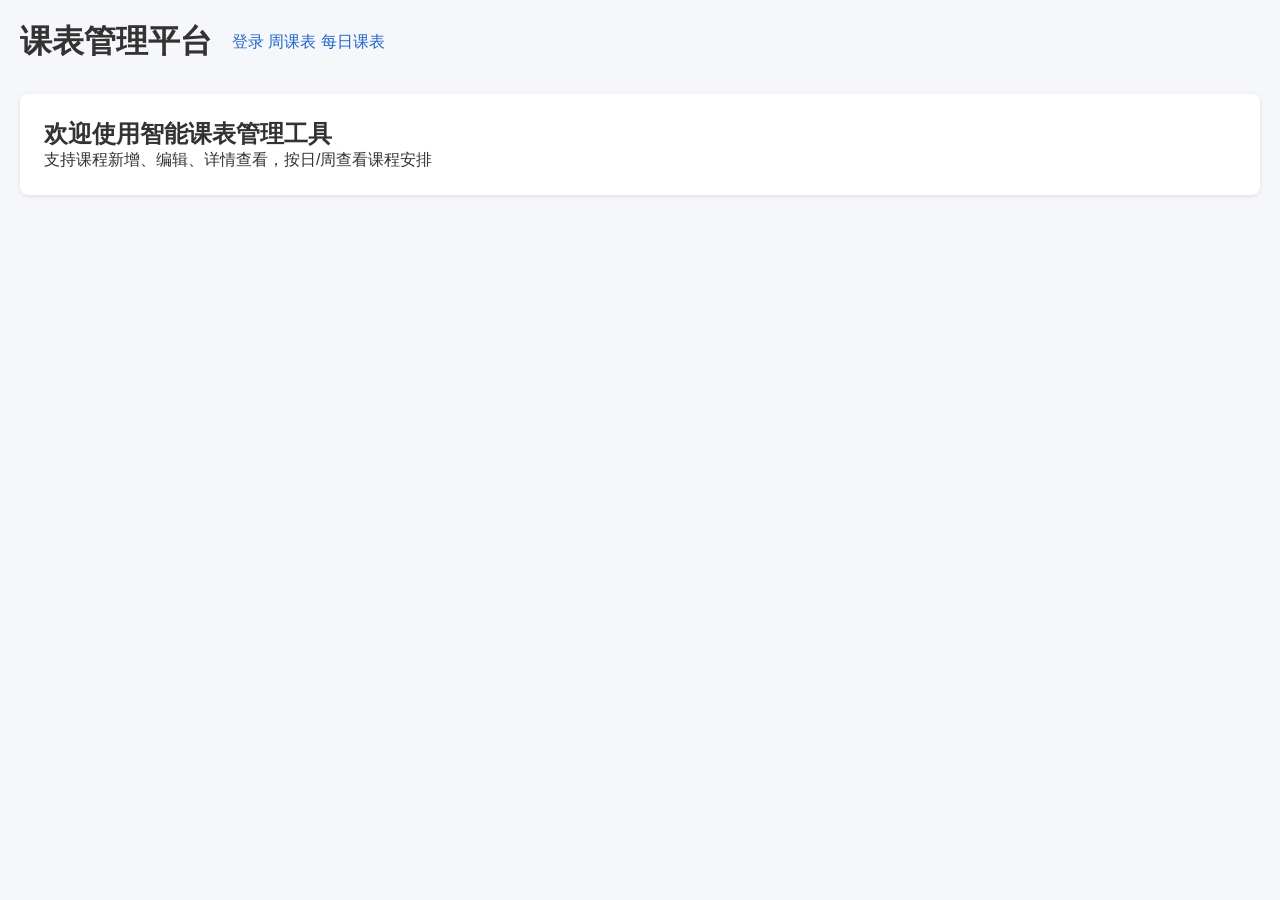
==== index.html @ c7eb1da2 "feat: 所有页面、样式、脚本、文档完整落地" ====
<!DOCTYPE html>
<html lang="zh-CN">
<head>
    <meta charset="UTF-8">
    <meta name="viewport" content="width=device-width, initial-scale=1.0">
    <title>课表管理系统-首页</title>
    <link rel="stylesheet" href="./css/common.css">
    <link rel="stylesheet" href="./css/design-token.css">
</head>
<body>
    <header class="page-header">
        <h1>课表管理平台</h1>
        <nav>
            <a href="login.html">登录</a>
            <a href="week-table.html">周课表</a>
            <a href="day-table.html">每日课表</a>
        </nav>
    </header>
    <main class="content-box">
        <h2>欢迎使用智能课表管理工具</h2>
        <p>支持课程新增、编辑、详情查看，按日/周查看课程安排</p>
    </main>
    <script src="./js/theme.js"></script>
</body>
</html>
---- css/common.css ----
*{
    margin: 0;
    padding: 0;
    box-sizing: border-box;
    font-family: "Microsoft Yahei",sans-serif;
}
body{
    padding: 20px;
    background: #f5f7fa;
}
.page-header{
    display: flex;
    align-items: center;
    gap: 20px;
    margin-bottom: 30px;
}
a{
    color: #2266cc;
    text-decoration: none;
}
.content-box{
    background: #fff;
    padding: 24px;
    border-radius: 8px;
    box-shadow: 0 1px 4px #ddd;
}
.form-item{
    margin:15px 0;
}
input{
    padding: 6px 10px;
    width: 260px;
    border: 1px solid #ccc;
    border-radius: 4px;
}
.submit-btn{
    padding: 8px 20px;
    background:#2266cc;
    color:#fff;
    border:none;
    border-radius:4px;
    cursor:pointer;
}
table{
    background:#fff;
}
---- css/design-token.css ----
:root{
    --main-color:#2266cc;
    --bg-gray:#f5f7fa;
    --white:#ffffff;
    --text-color:#333333;
    --border-color:#dddddd;
}
body{
    background: var(--bg-gray);
    color: var(--text-color);
}
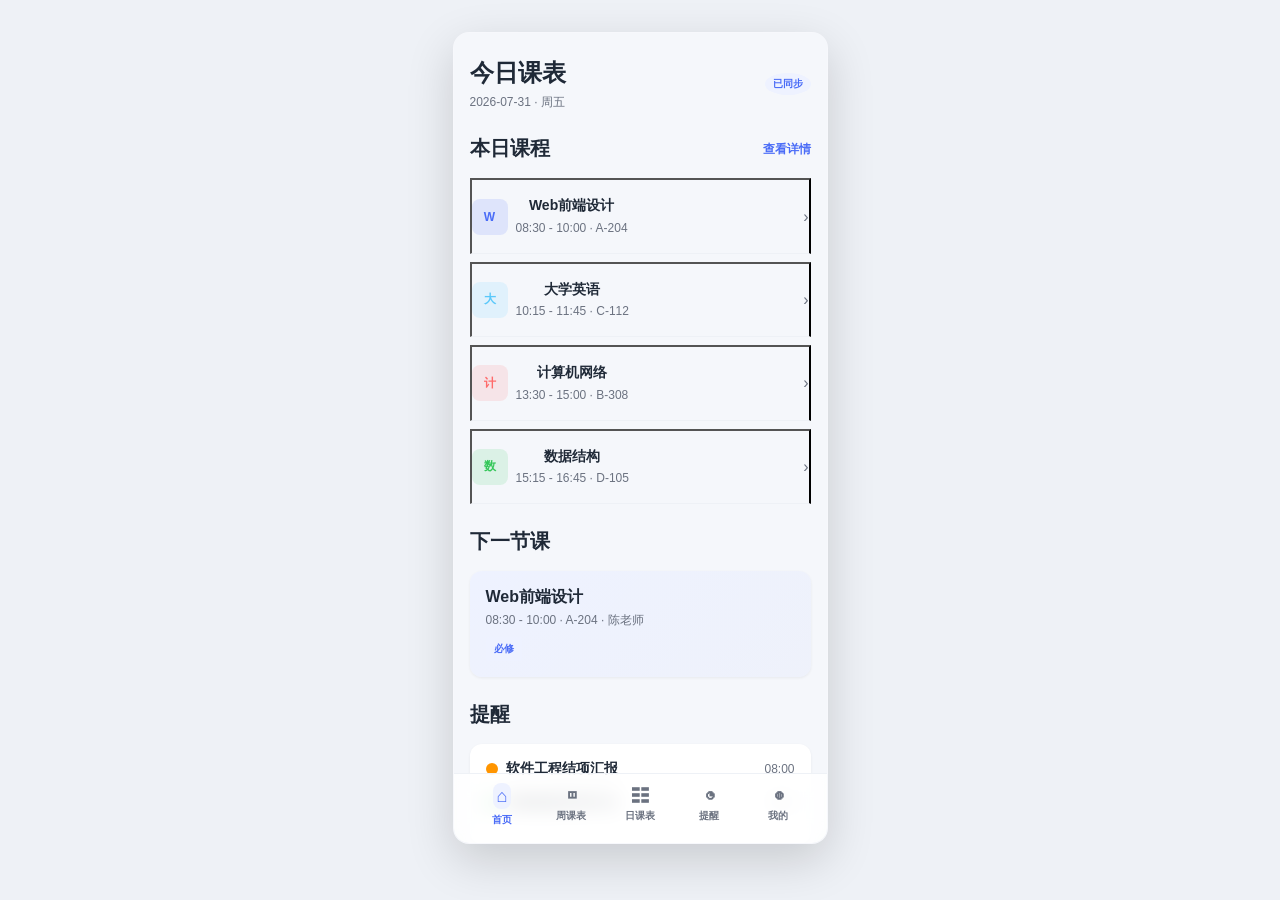
==== commit a678469c: "Add files via upload" ====
--- a/index.html
+++ b/index.html
@@ -1,25 +1,1687 @@
-<!DOCTYPE html>
-<html lang="zh-CN">
-<head>
-    <meta charset="UTF-8">
-    <meta name="viewport" content="width=device-width, initial-scale=1.0">
-    <title>课表管理系统-首页</title>
-    <link rel="stylesheet" href="./css/common.css">
-    <link rel="stylesheet" href="./css/design-token.css">
-</head>
-<body>
-    <header class="page-header">
-        <h1>课表管理平台</h1>
-        <nav>
-            <a href="login.html">登录</a>
-            <a href="week-table.html">周课表</a>
-            <a href="day-table.html">每日课表</a>
-        </nav>
-    </header>
-    <main class="content-box">
-        <h2>欢迎使用智能课表管理工具</h2>
-        <p>支持课程新增、编辑、详情查看，按日/周查看课程安排</p>
-    </main>
-    <script src="./js/theme.js"></script>
-</body>
-</html>+<!DOCTYPE html>
+<html lang="zh-CN">
+  <head>
+    <meta charset="UTF-8" />
+    <meta name="viewport" content="width=device-width, initial-scale=1.0, viewport-fit=cover" />
+    <title>课表管理</title>
+    <style>
+      :root {
+        --primary-color: #4A6CF7;
+        --primary-hover: #5F7FF8;
+        --primary-active: #3A5CD6;
+        --primary-bg: #EEF2FF;
+        --secondary-color: #FF6B6B;
+        --secondary-bg: #FFF0F0;
+        --success: #34C759;
+        --warning: #FF9500;
+        --error: #FF3B30;
+        --info: #5AC8FA;
+
+        --gray-100: #FFFFFF;
+        --gray-200: #F5F7FB;
+        --gray-300: #EEF1F6;
+        --gray-400: #D9DFEB;
+        --gray-500: #A8B2C4;
+        --gray-600: #6B7280;
+        --gray-700: #1F2937;
+
+        --font-family: -apple-system, BlinkMacSystemFont, "PingFang SC", "Helvetica Neue", Arial, sans-serif;
+        --h1-size: 24px;
+        --h2-size: 20px;
+        --h3-size: 18px;
+        --h4-size: 16px;
+        --text-size: 14px;
+        --sub-size: 12px;
+        --tiny-size: 10px;
+        --line-height-title: 1.35;
+        --line-height-body: 1.5;
+
+        --space-xs: 4px;
+        --space-sm: 8px;
+        --space-md: 16px;
+        --space-lg: 24px;
+        --space-xl: 32px;
+        --space-2xl: 48px;
+
+        --radius-sm: 4px;
+        --radius-md: 8px;
+        --radius-lg: 12px;
+        --radius-xl: 16px;
+        --radius-full: 50%;
+
+        --shadow-0: none;
+        --shadow-1: 0 1px 3px rgba(0, 0, 0, 0.06);
+        --shadow-2: 0 4px 12px rgba(0, 0, 0, 0.08);
+        --shadow-3: 0 8px 24px rgba(0, 0, 0, 0.12);
+        --shadow-4: 0 16px 48px rgba(0, 0, 0, 0.16);
+
+        --touch-target: 44px;
+        --screen-width: 375px;
+        --screen-height: 812px;
+        --bg-color: var(--gray-200);
+        --panel-color: var(--gray-100);
+        --surface-color: var(--gray-200);
+        --text-color: var(--gray-700);
+        --muted-text: var(--gray-600);
+        --border-color: var(--gray-400);
+        --divider-color: var(--gray-300);
+        --card-padding: var(--space-md);
+        --input-height: 46px;
+        --tab-indicator: var(--primary-color);
+        --mask-bg: rgba(17, 24, 39, 0.45);
+      }
+
+      html.dark {
+        --gray-100: #1A1A1A;
+        --gray-200: #242424;
+        --gray-300: #2E2E2E;
+        --gray-400: #4A4A4A;
+        --gray-500: #8A8A8A;
+        --gray-600: #B0B0B0;
+        --gray-700: #E8E8E8;
+        --primary-bg: #1A2340;
+        --bg-color: var(--gray-200);
+        --panel-color: var(--gray-100);
+        --surface-color: var(--gray-200);
+        --text-color: var(--gray-700);
+        --muted-text: var(--gray-600);
+        --border-color: var(--gray-400);
+        --divider-color: var(--gray-300);
+        --shadow-1: 0 1px 3px rgba(255, 255, 255, 0.04);
+        --shadow-2: 0 4px 12px rgba(255, 255, 255, 0.06);
+        --shadow-3: 0 8px 24px rgba(255, 255, 255, 0.08);
+        --shadow-4: 0 16px 48px rgba(255, 255, 255, 0.10);
+        --mask-bg: rgba(0, 0, 0, 0.55);
+      }
+
+      * { box-sizing: border-box; }
+
+      html, body {
+        margin: 0;
+        min-height: 100%;
+        background: var(--gray-300);
+        font-family: var(--font-family);
+        color: var(--text-color);
+      }
+
+      body {
+        display: flex;
+        align-items: center;
+        justify-content: center;
+        padding: var(--space-xl);
+      }
+
+      button, input, select {
+        font: inherit;
+      }
+
+      .app-shell {
+        width: var(--screen-width);
+        height: var(--screen-height);
+        background: var(--bg-color);
+        border-radius: var(--radius-xl);
+        overflow: hidden;
+        position: relative;
+        box-shadow: var(--shadow-4);
+        border: 1px solid rgba(255,255,255,0.14);
+      }
+
+      .page {
+        display: none;
+        width: 100%;
+        height: 100%;
+        background: var(--bg-color);
+        overflow: auto;
+      }
+
+      .page.active {
+        display: block;
+      }
+
+      .page-inner {
+        padding: var(--space-lg) var(--space-md) calc(var(--space-2xl) + 72px);
+      }
+
+      .topbar {
+        display: flex;
+        align-items: center;
+        justify-content: space-between;
+        margin-bottom: var(--space-lg);
+      }
+
+      .brand {
+        display: flex;
+        align-items: center;
+        gap: var(--space-sm);
+      }
+
+      .brand-badge {
+        width: 32px;
+        height: 32px;
+        border-radius: var(--radius-md);
+        background: linear-gradient(135deg, var(--primary-color), var(--primary-hover));
+        display: flex;
+        align-items: center;
+        justify-content: center;
+        color: var(--gray-100);
+        font-size: var(--h4-size);
+        font-weight: 700;
+        box-shadow: var(--shadow-1);
+      }
+
+      .title {
+        margin: 0;
+        font-size: var(--h1-size);
+        line-height: var(--line-height-title);
+        font-weight: 700;
+      }
+
+      .subtitle {
+        margin: var(--space-xs) 0 0;
+        font-size: var(--sub-size);
+        line-height: var(--line-height-body);
+        color: var(--muted-text);
+      }
+
+      .status-chip {
+        display: inline-flex;
+        align-items: center;
+        gap: var(--space-xs);
+        padding: var(--space-xs) var(--space-sm);
+        border-radius: var(--radius-full);
+        background: var(--primary-bg);
+        color: var(--primary-color);
+        font-size: var(--tiny-size);
+        line-height: 1.4;
+        font-weight: 600;
+      }
+
+      .section {
+        margin-bottom: var(--space-lg);
+      }
+
+      .section-header {
+        display: flex;
+        align-items: center;
+        justify-content: space-between;
+        margin-bottom: var(--space-md);
+      }
+
+      .section-title {
+        margin: 0;
+        font-size: var(--h2-size);
+        line-height: var(--line-height-title);
+        font-weight: 600;
+      }
+
+      .section-link {
+        border: 0;
+        padding: 0;
+        background: transparent;
+        color: var(--primary-color);
+        font-size: var(--sub-size);
+        line-height: var(--line-height-body);
+        font-weight: 600;
+      }
+
+      .card {
+        background: var(--panel-color);
+        border-radius: var(--radius-lg);
+        box-shadow: var(--shadow-1);
+        padding: var(--card-padding);
+      }
+
+      .btn {
+        min-height: var(--touch-target);
+        border: 0;
+        border-radius: var(--radius-md);
+        padding: 0 var(--space-lg);
+        background: var(--primary-color);
+        color: var(--gray-100);
+        font-size: var(--text-size);
+        line-height: var(--line-height-body);
+        font-weight: 600;
+        transition: background-color 0.2s ease, box-shadow 0.2s ease, transform 0.2s ease;
+        cursor: pointer;
+      }
+
+      .btn:hover {
+        background: var(--primary-hover);
+      }
+
+      .btn:active {
+        background: var(--primary-active);
+      }
+
+      .btn:disabled {
+        opacity: 0.5;
+        cursor: not-allowed;
+      }
+
+      .btn-outline {
+        background: var(--primary-bg);
+        color: var(--primary-color);
+      }
+
+      .btn-danger {
+        background: var(--secondary-color);
+      }
+
+      .btn-light {
+        background: var(--gray-100);
+        color: var(--text-color);
+        border: 1px solid var(--border-color);
+      }
+
+      .input-wrap {
+        display: flex;
+        flex-direction: column;
+        gap: var(--space-xs);
+        margin-bottom: var(--space-md);
+      }
+
+      .label {
+        font-size: var(--sub-size);
+        color: var(--muted-text);
+        font-weight: 600;
+      }
+
+      .input,
+      .select,
+      .textarea {
+        width: 100%;
+        min-height: var(--input-height);
+        border: 1px solid var(--border-color);
+        background: var(--panel-color);
+        border-radius: var(--radius-md);
+        padding: 0 var(--space-md);
+        color: var(--text-color);
+        font-size: var(--text-size);
+        line-height: var(--line-height-body);
+        transition: border-color 0.2s ease, box-shadow 0.2s ease;
+      }
+
+      .textarea {
+        min-height: 90px;
+        padding: var(--space-md);
+        resize: vertical;
+      }
+
+      .input:focus,
+      .select:focus,
+      .textarea:focus {
+        outline: none;
+        border-color: var(--primary-color);
+        box-shadow: 0 0 0 3px rgba(74, 108, 247, 0.12);
+      }
+
+      .tag {
+        display: inline-flex;
+        align-items: center;
+        justify-content: center;
+        min-height: 24px;
+        padding: var(--space-xs) var(--space-sm);
+        border-radius: var(--radius-sm);
+        background: var(--primary-bg);
+        color: var(--primary-color);
+        font-size: var(--tiny-size);
+        font-weight: 600;
+        line-height: 1.4;
+      }
+
+      .tag.warning {
+        background: rgba(255, 149, 0, 0.12);
+        color: var(--warning);
+      }
+
+      .tag.success {
+        background: rgba(52, 199, 89, 0.12);
+        color: var(--success);
+      }
+
+      .tag.secondary {
+        background: var(--secondary-bg);
+        color: var(--secondary-color);
+      }
+
+      .list {
+        display: flex;
+        flex-direction: column;
+        gap: var(--space-sm);
+      }
+
+      .list-item {
+        display: flex;
+        align-items: center;
+        justify-content: space-between;
+        gap: var(--space-md);
+        width: 100%;
+        min-height: var(--touch-target);
+        padding: var(--space-md) 0;
+        border-bottom: 1px solid var(--divider-color);
+        background: transparent;
+        color: var(--text-color);
+      }
+
+      .list-item:last-child {
+        border-bottom: 0;
+      }
+
+      .list-main {
+        display: flex;
+        align-items: center;
+        gap: var(--space-sm);
+        min-width: 0;
+        flex: 1;
+      }
+
+      .list-icon {
+        width: 36px;
+        height: 36px;
+        border-radius: var(--radius-md);
+        display: flex;
+        align-items: center;
+        justify-content: center;
+        background: var(--primary-bg);
+        color: var(--primary-color);
+        font-size: var(--sub-size);
+        font-weight: 600;
+      }
+
+      .list-copy {
+        min-width: 0;
+      }
+
+      .list-copy strong,
+      .list-copy span {
+        display: block;
+      }
+
+      .list-copy strong {
+        font-size: var(--text-size);
+        line-height: 1.4;
+        font-weight: 600;
+      }
+
+      .list-copy span {
+        margin-top: var(--space-xs);
+        font-size: var(--sub-size);
+        color: var(--muted-text);
+        line-height: 1.4;
+      }
+
+      .list-arrow {
+        color: var(--muted-text);
+        font-size: var(--h4-size);
+      }
+
+      .schedule-card {
+        margin-top: var(--space-md);
+      }
+
+      .course-row {
+        display: flex;
+        align-items: center;
+        gap: var(--space-sm);
+        margin-bottom: var(--space-md);
+      }
+
+      .course-pill {
+        width: 12px;
+        height: 12px;
+        border-radius: var(--radius-full);
+        background: var(--primary-color);
+      }
+
+      .course-name {
+        flex: 1;
+        font-size: var(--text-size);
+        font-weight: 600;
+      }
+
+      .course-time,
+      .course-room {
+        font-size: var(--sub-size);
+        color: var(--muted-text);
+      }
+
+      .course-item {
+        display: flex;
+        align-items: center;
+        justify-content: space-between;
+        gap: var(--space-md);
+        padding: var(--space-md);
+        border-radius: var(--radius-lg);
+        background: var(--gray-100);
+        box-shadow: var(--shadow-1);
+      }
+
+      .course-item + .course-item {
+        margin-top: var(--space-sm);
+      }
+
+      .course-item .meta {
+        display: flex;
+        flex-direction: column;
+        gap: var(--space-xs);
+      }
+
+      .course-item .meta strong {
+        font-size: var(--h4-size);
+        line-height: 1.4;
+      }
+
+      .course-item .meta span {
+        color: var(--muted-text);
+        font-size: var(--sub-size);
+        line-height: 1.5;
+      }
+
+      .course-badge {
+        min-width: 74px;
+        padding: var(--space-xs) var(--space-sm);
+        border-radius: var(--radius-md);
+        text-align: center;
+        color: var(--gray-100);
+        font-size: var(--tiny-size);
+        font-weight: 700;
+      }
+
+      .next-class {
+        background: linear-gradient(135deg, var(--primary-bg), rgba(74, 108, 247, 0.04));
+      }
+
+      .next-class .headline {
+        font-size: var(--h4-size);
+        font-weight: 700;
+      }
+
+      .next-class .details {
+        margin-top: var(--space-xs);
+        font-size: var(--sub-size);
+        color: var(--muted-text);
+      }
+
+      .day-chip {
+        display: inline-flex;
+        align-items: center;
+        justify-content: center;
+        min-width: 52px;
+        min-height: 28px;
+        border-radius: var(--radius-full);
+        background: var(--primary-bg);
+        color: var(--primary-color);
+        font-size: var(--sub-size);
+        font-weight: 600;
+      }
+
+      .week-layout {
+        background: var(--panel-color);
+        border-radius: var(--radius-lg);
+        box-shadow: var(--shadow-1);
+        overflow: hidden;
+      }
+
+      .week-header {
+        display: grid;
+        grid-template-columns: 56px repeat(7, minmax(0,1fr));
+        border-bottom: 1px solid var(--divider-color);
+        background: var(--gray-100);
+      }
+
+      .week-header-cell,
+      .week-time-cell,
+      .week-day-cell {
+        padding: var(--space-sm) var(--space-xs);
+        min-height: 52px;
+        display: flex;
+        align-items: center;
+        justify-content: center;
+        text-align: center;
+        border-right: 1px solid var(--divider-color);
+      }
+
+      .week-header-cell {
+        font-size: var(--sub-size);
+        color: var(--muted-text);
+        font-weight: 600;
+      }
+
+      .week-header-cell:last-child,
+      .week-day-cell:last-child {
+        border-right: 0;
+      }
+
+      .week-body {
+        display: grid;
+        grid-template-columns: 56px repeat(7, minmax(0,1fr));
+      }
+
+      .week-time-col {
+        display: flex;
+        flex-direction: column;
+      }
+
+      .week-time-cell {
+        min-height: 80px;
+        font-size: var(--tiny-size);
+        color: var(--muted-text);
+        border-right: 1px solid var(--divider-color);
+        border-bottom: 1px solid var(--divider-color);
+      }
+
+      .week-day-col {
+        position: relative;
+        min-height: 720px;
+        border-right: 1px solid var(--divider-color);
+        background: var(--gray-100);
+        background-image: repeating-linear-gradient(
+          to bottom,
+          transparent 0,
+          transparent 79px,
+          var(--divider-color) 79px,
+          var(--divider-color) 80px
+        );
+      }
+
+      .week-day-cell {
+        min-height: 80px;
+        border-bottom: 1px solid var(--divider-color);
+        position: relative;
+        display: block;
+        padding: var(--space-xs);
+      }
+
+      .week-course {
+        position: absolute;
+        left: 6px;
+        right: 6px;
+        top: 0;
+        display: flex;
+        flex-direction: column;
+        justify-content: center;
+        align-items: flex-start;
+        border: 0;
+        border-radius: var(--radius-sm);
+        padding: 6px 6px;
+        color: var(--gray-100);
+        box-shadow: var(--shadow-1);
+        font-size: 11px;
+        line-height: 1.3;
+        cursor: pointer;
+        text-align: left;
+      }
+
+      .week-course strong {
+        display: block;
+        white-space: normal;
+        word-break: break-word;
+        font-size: 12px;
+        line-height: 1.25;
+        font-weight: 600;
+      }
+
+      .week-course span {
+        display: block;
+        white-space: normal;
+        word-break: break-word;
+        font-size: 10px;
+        line-height: 1.2;
+      }
+
+      .week-course .course-time {
+        display: block;
+        line-height: 1.25;
+        white-space: normal;
+      }
+
+      .week-day-col:last-child {
+        border-right: 0;
+      }
+
+      .timeline {
+        display: flex;
+        flex-direction: column;
+        gap: var(--space-sm);
+      }
+
+      .time-row {
+        display: grid;
+        grid-template-columns: 70px 1fr;
+        align-items: center;
+        gap: var(--space-sm);
+      }
+
+      .time-label {
+        font-size: var(--sub-size);
+        color: var(--muted-text);
+      }
+
+      .time-line {
+        position: relative;
+        min-height: 52px;
+        padding: var(--space-sm) 0;
+        border-left: 1px solid var(--divider-color);
+        padding-left: var(--space-md);
+      }
+
+      .time-line::before {
+        content: "";
+        position: absolute;
+        left: -4px;
+        top: 50%;
+        width: 8px;
+        height: 8px;
+        border-radius: var(--radius-full);
+        background: var(--primary-color);
+        transform: translateY(-50%);
+      }
+
+      .time-line .course-item {
+        margin: 0;
+        padding: var(--space-sm) var(--space-md);
+      }
+
+      .form-grid {
+        display: grid;
+        grid-template-columns: 1fr 1fr;
+        gap: var(--space-md);
+      }
+
+      .color-picker {
+        display: flex;
+        align-items: center;
+        gap: var(--space-sm);
+        flex-wrap: wrap;
+      }
+
+      .color-option {
+        width: 24px;
+        height: 24px;
+        border-radius: var(--radius-full);
+        border: 2px solid transparent;
+        cursor: pointer;
+        background: var(--color, var(--primary-color));
+      }
+
+      .color-option.active {
+        border-color: var(--text-color);
+        box-shadow: 0 0 0 2px rgba(255,255,255,0.4);
+      }
+
+      .modal {
+        position: fixed;
+        inset: 0;
+        display: none;
+        align-items: center;
+        justify-content: center;
+        background: var(--mask-bg);
+        z-index: 50;
+      }
+
+      .modal.show {
+        display: flex;
+      }
+
+      .modal-card {
+        width: min(320px, calc(100% - 32px));
+        background: var(--panel-color);
+        border-radius: var(--radius-lg);
+        box-shadow: var(--shadow-3);
+        padding: var(--space-lg);
+      }
+
+      .modal-header {
+        display: flex;
+        align-items: center;
+        justify-content: space-between;
+        margin-bottom: var(--space-md);
+      }
+
+      .modal-title {
+        margin: 0;
+        font-size: var(--h3-size);
+        font-weight: 600;
+      }
+
+      .modal-body {
+        color: var(--muted-text);
+        font-size: var(--text-size);
+        line-height: var(--line-height-body);
+        margin-bottom: var(--space-lg);
+      }
+
+      .course-detail {
+        display: flex;
+        flex-direction: column;
+        gap: var(--space-sm);
+      }
+
+      .detail-row {
+        display: flex;
+        gap: var(--space-xs);
+        align-items: flex-start;
+        color: var(--text-color);
+      }
+
+      .detail-row strong {
+        min-width: 56px;
+        color: var(--muted-text);
+        font-weight: 600;
+      }
+
+      .modal-actions {
+        display: flex;
+        justify-content: flex-end;
+        gap: var(--space-sm);
+      }
+
+      .empty-state {
+        display: flex;
+        flex-direction: column;
+        align-items: center;
+        justify-content: center;
+        text-align: center;
+        padding: var(--space-2xl) var(--space-md);
+        min-height: 260px;
+      }
+
+      .empty-state-icon {
+        width: 64px;
+        height: 64px;
+        border-radius: var(--radius-xl);
+        background: var(--primary-bg);
+        color: var(--primary-color);
+        display: flex;
+        align-items: center;
+        justify-content: center;
+        font-size: 28px;
+        margin-bottom: var(--space-lg);
+      }
+
+      .empty-state h3 {
+        margin: 0 0 var(--space-sm);
+        font-size: var(--h3-size);
+      }
+
+      .empty-state p {
+        margin: 0;
+        color: var(--muted-text);
+        font-size: var(--text-size);
+        line-height: var(--line-height-body);
+      }
+
+      .profile-header {
+        display: flex;
+        align-items: center;
+        gap: var(--space-md);
+        padding: var(--space-lg) 0;
+      }
+
+      .avatar {
+        width: 64px;
+        height: 64px;
+        border-radius: var(--radius-full);
+        background: linear-gradient(135deg, var(--primary-color), var(--primary-hover));
+        display: flex;
+        align-items: center;
+        justify-content: center;
+        color: var(--gray-100);
+        font-size: var(--h2-size);
+        font-weight: 700;
+      }
+
+      .profile-meta h3 {
+        margin: 0 0 var(--space-xs);
+        font-size: var(--h3-size);
+      }
+
+      .profile-meta p {
+        margin: 0;
+        font-size: var(--sub-size);
+        color: var(--muted-text);
+      }
+
+      .settings-block {
+        display: flex;
+        flex-direction: column;
+        gap: var(--space-sm);
+      }
+
+      .setting-row {
+        display: flex;
+        align-items: center;
+        justify-content: space-between;
+        padding: var(--space-md) 0;
+        border-bottom: 1px solid var(--divider-color);
+      }
+
+      .switch {
+        position: relative;
+        width: 46px;
+        height: 28px;
+        border-radius: var(--radius-full);
+        background: var(--gray-400);
+        transition: background 0.2s ease;
+      }
+
+      .switch input {
+        position: absolute;
+        inset: 0;
+        opacity: 0;
+        cursor: pointer;
+      }
+
+      .switch-track {
+        position: absolute;
+        inset: 4px auto 4px 4px;
+        width: 18px;
+        border-radius: var(--radius-full);
+        background: var(--gray-100);
+        transition: transform 0.2s ease;
+      }
+
+      .switch input:checked + .switch-track {
+        transform: translateX(18px);
+      }
+
+      .switch input:checked ~ .switch {
+        background: var(--primary-color);
+      }
+
+      .theme-toggle {
+        position: relative;
+        display: inline-block;
+      }
+
+      .theme-toggle input:checked + .switch {
+        background: var(--primary-color);
+      }
+
+      .theme-toggle input:checked + .switch .switch-track {
+        transform: translateX(18px);
+      }
+
+      .bottom-nav {
+        position: absolute;
+        left: 0;
+        right: 0;
+        bottom: 0;
+        display: flex;
+        justify-content: space-between;
+        align-items: center;
+        gap: var(--space-xs);
+        height: 70px;
+        padding: var(--space-sm) var(--space-md) calc(var(--space-md) + env(safe-area-inset-bottom));
+        background: rgba(255,255,255,0.82);
+        backdrop-filter: blur(10px);
+        border-top: 1px solid var(--divider-color);
+      }
+
+      html.dark .bottom-nav {
+        background: rgba(26, 26, 26, 0.82);
+      }
+
+      .tab-item {
+        flex: 1;
+        min-height: var(--touch-target);
+        border: 0;
+        background: transparent;
+        color: var(--muted-text);
+        display: flex;
+        flex-direction: column;
+        align-items: center;
+        justify-content: center;
+        gap: var(--space-xs);
+        font-size: var(--tiny-size);
+        font-weight: 600;
+        cursor: pointer;
+      }
+
+      .tab-item .icon {
+        font-size: 18px;
+        line-height: 1;
+      }
+
+      .tab-item.active {
+        color: var(--primary-color);
+      }
+
+      .tab-item.active .icon-wrap {
+        background: var(--primary-bg);
+        border-radius: var(--radius-md);
+        padding: var(--space-xs);
+      }
+
+      .login-page {
+        display: flex;
+        align-items: center;
+        justify-content: center;
+        background: linear-gradient(180deg, var(--primary-bg), var(--bg-color));
+      }
+
+      .login-box {
+        width: 100%;
+        padding: var(--space-2xl) var(--space-lg) var(--space-xl);
+      }
+
+      .login-logo {
+        display: flex;
+        align-items: center;
+        justify-content: center;
+        margin-bottom: var(--space-lg);
+      }
+
+      .login-logo .brand-badge {
+        width: 52px;
+        height: 52px;
+        font-size: var(--h2-size);
+      }
+
+      .login-title {
+        text-align: center;
+        margin: 0 0 var(--space-xl);
+        font-size: var(--h1-size);
+        font-weight: 700;
+      }
+
+      .login-form {
+        display: flex;
+        flex-direction: column;
+        gap: var(--space-md);
+      }
+
+      .login-footer {
+        margin-top: var(--space-xl);
+        text-align: center;
+        font-size: var(--sub-size);
+        color: var(--muted-text);
+      }
+
+      .d-none { display: none !important; }
+
+      @media (max-width: 380px) {
+        body {
+          padding: 0;
+        }
+
+        .app-shell {
+          width: 100vw;
+          height: 100vh;
+          border-radius: 0;
+        }
+      }
+    </style>
+  </head>
+  <body>
+    <div class="app-shell">
+      <section id="home-page" class="page active">
+        <div class="page-inner">
+          <div class="topbar">
+            <div>
+              <h1 class="title">今日课表</h1>
+              <p class="subtitle" id="todayLabel">2026-07-31 · 周五</p>
+            </div>
+            <span class="status-chip">已同步</span>
+          </div>
+
+          <div class="section">
+            <div class="section-header">
+              <h2 class="section-title">本日课程</h2>
+              <button class="section-link" type="button" data-open-page="day-page">查看详情</button>
+            </div>
+            <div id="todayCourses" class="list"></div>
+          </div>
+
+          <div class="section">
+            <div class="section-header">
+              <h2 class="section-title">下一节课</h2>
+            </div>
+            <div id="nextCourseCard" class="card next-class"></div>
+          </div>
+
+          <div class="section">
+            <div class="section-header">
+              <h2 class="section-title">提醒</h2>
+            </div>
+            <div class="card">
+              <div class="course-row">
+                <span class="course-pill" style="background: var(--warning);"></span>
+                <span class="course-name">软件工程结项汇报</span>
+                <span class="course-time">08:00</span>
+              </div>
+              <div class="course-row">
+                <span class="course-pill" style="background: var(--success);"></span>
+                <span class="course-name">高级数据结构作业</span>
+                <span class="course-time">明日</span>
+              </div>
+            </div>
+          </div>
+        </div>
+      </section>
+
+      <section id="week-page" class="page">
+        <div class="page-inner">
+          <div class="topbar">
+            <div>
+              <h1 class="title">周课表</h1>
+              <p class="subtitle">第 18 周</p>
+            </div>
+            <span class="day-chip">周五</span>
+          </div>
+          <div class="week-layout" id="weekGrid"></div>
+        </div>
+      </section>
+
+      <section id="day-page" class="page">
+        <div class="page-inner">
+          <div class="topbar">
+            <div>
+              <h1 class="title">日课表</h1>
+              <p class="subtitle">周五 · 08:00 - 20:00</p>
+            </div>
+            <button id="addCourseBtn" class="btn btn-outline" type="button">+ 添加</button>
+          </div>
+          <div id="dayTimeline" class="timeline"></div>
+        </div>
+      </section>
+
+      <section id="detail-page" class="page">
+        <div class="page-inner">
+          <div class="topbar">
+            <div>
+              <h1 class="title">课程详情</h1>
+              <p class="subtitle">课程信息</p>
+            </div>
+            <button class="btn btn-light" type="button" data-open-page="day-page">返回</button>
+          </div>
+          <div id="detailCard" class="card"></div>
+        </div>
+      </section>
+
+      <section id="editor-page" class="page">
+        <div class="page-inner">
+          <div class="topbar">
+            <div>
+              <h1 class="title">添加/编辑课程</h1>
+              <p class="subtitle">填写课程信息</p>
+            </div>
+            <button class="btn btn-light" type="button" data-open-page="day-page">取消</button>
+          </div>
+          <div class="card">
+            <div class="input-wrap">
+              <label class="label" for="courseName">课程名称</label>
+              <input id="courseName" class="input" type="text" value="前端工程实践" />
+            </div>
+            <div class="form-grid">
+              <div class="input-wrap">
+                <label class="label" for="teacherName">教师</label>
+                <input id="teacherName" class="input" type="text" value="李老师" />
+              </div>
+              <div class="input-wrap">
+                <label class="label" for="classroom">教室</label>
+                <input id="classroom" class="input" type="text" value="B-308" />
+              </div>
+            </div>
+            <div class="form-grid">
+              <div class="input-wrap">
+                <label class="label" for="courseDate">日期</label>
+                <input id="courseDate" class="input" type="date" value="2026-07-31" />
+              </div>
+              <div class="input-wrap">
+                <label class="label" for="courseWeek">周次</label>
+                <select id="courseWeek" class="select">
+                  <option>第 18 周</option>
+                  <option>第 19 周</option>
+                  <option>第 20 周</option>
+                </select>
+              </div>
+            </div>
+            <div class="form-grid">
+              <div class="input-wrap">
+                <label class="label" for="startTime">开始时间</label>
+                <input id="startTime" class="input" type="time" value="08:30" />
+              </div>
+              <div class="input-wrap">
+                <label class="label" for="endTime">结束时间</label>
+                <input id="endTime" class="input" type="time" value="10:00" />
+              </div>
+            </div>
+            <div class="input-wrap">
+              <label class="label">课程颜色</label>
+              <div class="color-picker" id="colorPicker"></div>
+            </div>
+            <div class="input-wrap">
+              <label class="label" for="courseRemark">备注</label>
+              <textarea id="courseRemark" class="textarea">请提前 10 分钟到达，多媒体设备已准备好。</textarea>
+            </div>
+            <button id="saveCourseBtn" class="btn" type="button">保存课表</button>
+          </div>
+        </div>
+      </section>
+
+      <section id="reminder-page" class="page">
+        <div class="page-inner">
+          <div class="topbar">
+            <div>
+              <h1 class="title">提醒中心</h1>
+              <p class="subtitle">待办提醒</p>
+            </div>
+            <span class="status-chip">3 条</span>
+          </div>
+
+          <div class="section">
+            <h2 class="section-title">考试倒计时</h2>
+            <div class="card">
+              <div class="course-item">
+                <div class="meta">
+                  <strong>软件工程期末考试</strong>
+                  <span>距离考试还剩 5 天 8 小时</span>
+                </div>
+                <span class="course-badge" style="background: var(--primary-color);">5d</span>
+              </div>
+            </div>
+          </div>
+
+          <div class="section">
+            <div class="section-header">
+              <h2 class="section-title">DDL 列表</h2>
+            </div>
+            <div id="ddlList" class="list"></div>
+          </div>
+        </div>
+      </section>
+
+      <section id="profile-page" class="page">
+        <div class="page-inner">
+          <div class="topbar">
+            <div>
+              <h1 class="title">个人中心</h1>
+              <p class="subtitle">账户设置</p>
+            </div>
+          </div>
+
+          <div class="profile-header card">
+            <div class="avatar">李</div>
+            <div class="profile-meta">
+              <h3>李华</h3>
+              <p>学号：20240001</p>
+            </div>
+          </div>
+
+          <div class="section settings-block">
+            <div class="card">
+              <div class="setting-row">
+                <span>深色模式</span>
+                <label class="theme-toggle" aria-label="切换深色模式">
+                  <input id="themeToggle" type="checkbox" />
+                  <span class="switch">
+                    <span class="switch-track"></span>
+                  </span>
+                </label>
+              </div>
+              <div class="setting-row">
+                <span>关于</span>
+                <span class="list-arrow">›</span>
+              </div>
+              <div class="setting-row">
+                <span>帮助与反馈</span>
+                <span class="list-arrow">›</span>
+              </div>
+            </div>
+          </div>
+        </div>
+      </section>
+
+      <nav class="bottom-nav" aria-label="底部导航">
+        <button class="tab-item active" type="button" data-target="home-page">
+          <span class="icon-wrap"><span class="icon">⌂</span></span>
+          <span>首页</span>
+        </button>
+        <button class="tab-item" type="button" data-target="week-page">
+          <span class="icon-wrap"><span class="icon">◫</span></span>
+          <span>周课表</span>
+        </button>
+        <button class="tab-item" type="button" data-target="day-page">
+          <span class="icon-wrap"><span class="icon">☷</span></span>
+          <span>日课表</span>
+        </button>
+        <button class="tab-item" type="button" data-target="reminder-page">
+          <span class="icon-wrap"><span class="icon">◔</span></span>
+          <span>提醒</span>
+        </button>
+        <button class="tab-item" type="button" data-target="profile-page">
+          <span class="icon-wrap"><span class="icon">◍</span></span>
+          <span>我的</span>
+        </button>
+      </nav>
+    </div>
+
+    <div id="confirmModal" class="modal" aria-modal="true" role="dialog">
+      <div class="modal-card">
+        <div class="modal-header">
+          <h3 class="modal-title">提示</h3>
+        </div>
+        <div class="modal-body">课程已保存，并已更新到日课表中。</div>
+        <div class="modal-actions">
+          <button class="btn btn-light" type="button" data-close-modal="true">关闭</button>
+        </div>
+      </div>
+    </div>
+
+    <script>
+      const colorPalette = [
+        '#4A6CF7', '#FF6B6B', '#34C759', '#FF9500', '#5AC8FA', '#8A6FF0'
+      ];
+
+      const allCourses = [
+        { id: 1, name: 'Web前端设计', teacher: '陈老师', room: 'A-204', date: '2026-07-31', day: '周五', start: '08:30', end: '10:00', color: '#4A6CF7', type: '必修', note: '需要带电脑。' },
+        { id: 2, name: '大学英语', teacher: '王老师', room: 'C-112', date: '2026-07-31', day: '周五', start: '10:15', end: '11:45', color: '#5AC8FA', type: '公共课', note: '线上口语环节。' },
+        { id: 3, name: '计算机网络', teacher: '赵老师', room: 'B-308', date: '2026-07-31', day: '周五', start: '13:30', end: '15:00', color: '#FF6B6B', type: '专业课', note: '实验报告必交。' },
+        { id: 4, name: '数据结构', teacher: '林老师', room: 'D-105', date: '2026-07-31', day: '周五', start: '15:15', end: '16:45', color: '#34C759', type: '核心课', note: '期中复习。' },
+        { id: 5, name: '高等数学', teacher: '刘老师', room: 'A-101', date: '2026-08-03', day: '周一', start: '08:00', end: '09:30', color: '#FF9500', type: '必修', note: '课堂测验。' },
+        { id: 6, name: '软件工程', teacher: '肖老师', room: 'B-205', date: '2026-08-04', day: '周二', start: '09:40', end: '11:10', color: '#8A6FF0', type: '专业课', note: '项目评审。' },
+        { id: 7, name: '交互设计', teacher: '郑老师', room: 'C-208', date: '2026-08-05', day: '周三', start: '13:00', end: '14:30', color: '#FF6B6B', type: '选修', note: '小组作业。' },
+        { id: 8, name: '数据库原理', teacher: '周老师', room: 'A-312', date: '2026-08-06', day: '周四', start: '15:00', end: '16:30', color: '#5AC8FA', type: '专业课', note: '考核安排。' }
+      ];
+
+      const ddlTasks = [
+        { title: '视觉设计作业', time: '今天 21:00', level: 'warning', tag: '即将截止' },
+        { title: '算法作业提交', time: '明天 18:00', level: 'secondary', tag: '待提交' },
+        { title: '实验报告', time: '周日 12:00', level: 'success', tag: '已安排' }
+      ];
+
+      let selectedCourseId = 1;
+
+      function toMinutes(timeStr) {
+        const [hour, minute] = timeStr.split(':').map(Number);
+        return hour * 60 + minute;
+      }
+
+      function sortByTime(list) {
+        return [...list].sort((a, b) => toMinutes(a.start) - toMinutes(b.start));
+      }
+
+      function showPage(pageId) {
+        document.querySelectorAll('.page').forEach((page) => {
+          page.classList.toggle('active', page.id === pageId);
+        });
+
+        const navMap = {
+          'home-page': 0,
+          'week-page': 1,
+          'day-page': 2,
+          'reminder-page': 3,
+          'profile-page': 4
+        };
+
+        const items = document.querySelectorAll('.tab-item');
+        items.forEach((item, index) => {
+          const active = navMap[pageId] === index;
+          item.classList.toggle('active', active);
+        });
+
+        if (pageId === 'login-page') {
+          document.querySelector('.bottom-nav').style.display = 'none';
+        } else {
+          document.querySelector('.bottom-nav').style.display = 'flex';
+        }
+      }
+
+      function updateThemeToggle() {
+        const dark = document.documentElement.classList.contains('dark');
+        const toggle = document.getElementById('themeToggle');
+        toggle.checked = dark;
+      }
+
+      function renderTodayCourses() {
+        const today = allCourses.filter(course => course.date === '2026-07-31');
+        const list = document.getElementById('todayCourses');
+        list.innerHTML = '';
+
+        if (!today.length) {
+          list.innerHTML = `
+            <div class="empty-state">
+              <div class="empty-state-icon">☰</div>
+              <h3>今天没有课程</h3>
+              <p>可以安排学习或休息时间。</p>
+            </div>
+          `;
+          return;
+        }
+
+        sortByTime(today).forEach((course) => {
+          const row = document.createElement('button');
+          row.type = 'button';
+          row.className = 'list-item';
+          row.style.borderBottom = '1px solid var(--divider-color)';
+          row.innerHTML = `
+            <div class="list-main">
+              <span class="list-icon" style="background: ${course.color}22; color: ${course.color};">${course.name.slice(0, 1)}</span>
+              <div class="list-copy">
+                <strong>${course.name}</strong>
+                <span>${course.start} - ${course.end} · ${course.room}</span>
+              </div>
+            </div>
+            <span class="list-arrow">›</span>
+          `;
+          row.addEventListener('click', () => {
+            selectedCourseId = course.id;
+            renderDetail();
+            showPage('detail-page');
+          });
+          list.appendChild(row);
+        });
+      }
+
+      function renderNextCourse() {
+        const today = sortByTime(allCourses.filter(course => course.date === '2026-07-31'));
+        const next = today[0];
+        const card = document.getElementById('nextCourseCard');
+
+        if (!next) {
+          card.innerHTML = `
+            <div class="empty-state">
+              <div class="empty-state-icon">✦</div>
+              <h3>暂无课程</h3>
+              <p>今天的安排还没开始。</p>
+            </div>
+          `;
+          return;
+        }
+
+        card.innerHTML = `
+          <div class="headline">${next.name}</div>
+          <div class="details">${next.start} - ${next.end} · ${next.room} · ${next.teacher}</div>
+          <div class="tag" style="margin-top: var(--space-sm);">${next.type}</div>
+        `;
+      }
+
+      function openCourseDetail(courseId) {
+        const course = allCourses.find(item => item.id === courseId);
+        if (!course) return;
+
+        const modal = document.getElementById('confirmModal');
+        const title = modal.querySelector('.modal-title');
+        const body = modal.querySelector('.modal-body');
+        const closeButton = modal.querySelector('[data-close-modal="true"]');
+
+        title.textContent = '课程详情';
+        body.innerHTML = `
+          <div class="course-detail">
+            <div class="detail-row"><strong>课程</strong><span>${course.name}</span></div>
+            <div class="detail-row"><strong>时间</strong><span>${course.day} ${course.start}-${course.end}</span></div>
+            <div class="detail-row"><strong>地点</strong><span>${course.room}</span></div>
+            <div class="detail-row"><strong>教师</strong><span>${course.teacher}</span></div>
+          </div>
+        `;
+        modal.dataset.returnPage = 'week-page';
+        modal.classList.add('show');
+        closeButton.textContent = '关闭';
+      }
+
+      function renderWeekGrid() {
+        const weekGrid = document.getElementById('weekGrid');
+        const timeSlots = ['08:00', '09:00', '10:00', '11:00', '12:00', '13:00', '14:00', '15:00', '16:00'];
+        const days = ['周一', '周二', '周三', '周四', '周五', '周六', '周日'];
+
+        let html = '<div class="week-header"><div class="week-header-cell">节次</div>';
+        days.forEach(day => {
+          html += `<div class="week-header-cell">${day}</div>`;
+        });
+        html += '</div><div class="week-body"><div class="week-time-col">';
+
+        timeSlots.forEach(slot => {
+          html += `<div class="week-time-cell">${slot}</div>`;
+        });
+
+        html += '</div>';
+
+        days.forEach((day) => {
+          const dayCourses = sortByTime(allCourses.filter(course => course.day === day));
+          const dayStartMin = toMinutes('08:00');
+
+          html += '<div class="week-day-col">';
+
+          dayCourses.forEach((course) => {
+            const startMin = toMinutes(course.start);
+            const endMin = toMinutes(course.end);
+            const top = ((startMin - dayStartMin) / 60) * 80;
+            const height = Math.max(((endMin - startMin) / 60) * 80 - 8, 50);
+
+            html += `
+              <button class="week-course" type="button" data-course-id="${course.id}" style="background:${course.color}; top:${top}px; height:${height}px;">
+                <strong>${course.name}</strong>
+              </button>
+            `;
+          });
+
+          html += '</div>';
+        });
+
+        weekGrid.innerHTML = html;
+
+        weekGrid.querySelectorAll('.week-course').forEach((button) => {
+          button.addEventListener('click', () => {
+            openCourseDetail(Number(button.getAttribute('data-course-id')));
+          });
+        });
+      }
+
+      function renderDayTimeline() {
+        const timeline = document.getElementById('dayTimeline');
+        const courses = sortByTime(allCourses.filter(course => course.date === '2026-07-31'));
+
+        if (!courses.length) {
+          timeline.innerHTML = `
+            <div class="empty-state">
+              <div class="empty-state-icon">☔</div>
+              <h3>无安排</h3>
+              <p>今天尚未添加任何课程。</p>
+            </div>
+          `;
+          return;
+        }
+
+        const entries = [];
+        for (let i = 0; i < courses.length; i += 1) {
+          const course = courses[i];
+          entries.push(`
+            <div class="time-row">
+              <div class="time-label">${course.start}</div>
+              <div class="time-line">
+                <div class="course-item" style="border-left: 4px solid ${course.color}; background: var(--gray-100);">
+                  <div class="meta">
+                    <strong>${course.name}</strong>
+                    <span>${course.teacher} · ${course.room}</span>
+                  </div>
+                  <button class="btn btn-light" type="button" data-course-id="${course.id}" style="min-width: 74px;">详情</button>
+                </div>
+              </div>
+            </div>
+          `);
+        }
+
+        timeline.innerHTML = entries.join('');
+
+        timeline.querySelectorAll('[data-course-id]').forEach((button) => {
+          button.addEventListener('click', () => {
+            selectedCourseId = Number(button.getAttribute('data-course-id'));
+            renderDetail();
+            showPage('detail-page');
+          });
+        });
+      }
+
+      function renderDetail() {
+        const course = allCourses.find(item => item.id === selectedCourseId) || allCourses[0];
+        const detailCard = document.getElementById('detailCard');
+
+        detailCard.innerHTML = `
+          <div class="section">
+            <div class="course-item" style="border-left: 4px solid ${course.color};">
+              <div class="meta">
+                <strong>${course.name}</strong>
+                <span>${course.day} · ${course.start}-${course.end}</span>
+              </div>
+              <span class="tag" style="background: ${course.color}22; color: ${course.color};">${course.type}</span>
+            </div>
+          </div>
+          <div class="list">
+            <div class="list-item">
+              <div class="list-main">
+                <span class="list-icon" style="background: var(--primary-bg); color: var(--primary-color);">教</span>
+                <div class="list-copy">
+                  <strong>教师</strong>
+                  <span>${course.teacher}</span>
+                </div>
+              </div>
+            </div>
+            <div class="list-item">
+              <div class="list-main">
+                <span class="list-icon" style="background: var(--primary-bg); color: var(--primary-color);">地</span>
+                <div class="list-copy">
+                  <strong>教室</strong>
+                  <span>${course.room}</span>
+                </div>
+              </div>
+            </div>
+            <div class="list-item">
+              <div class="list-main">
+                <span class="list-icon" style="background: var(--primary-bg); color: var(--primary-color);">时</span>
+                <div class="list-copy">
+                  <strong>时间</strong>
+                  <span>${course.date} · ${course.start}-${course.end}</span>
+                </div>
+              </div>
+            </div>
+            <div class="list-item">
+              <div class="list-main">
+                <span class="list-icon" style="background: var(--secondary-bg); color: var(--secondary-color);">备</span>
+                <div class="list-copy">
+                  <strong>备注</strong>
+                  <span>${course.note}</span>
+                </div>
+              </div>
+            </div>
+          </div>
+          <div class="section" style="margin-top: var(--space-lg);">
+            <button class="btn" type="button" data-open-page="editor-page">编辑课程</button>
+          </div>
+        `;
+
+        detailCard.querySelector('[data-open-page="editor-page"]').addEventListener('click', () => showPage('editor-page'));
+      }
+
+      function renderDDL() {
+        const list = document.getElementById('ddlList');
+        list.innerHTML = ddlTasks.map(item => `
+          <div class="list-item">
+            <div class="list-main">
+              <span class="list-icon" style="background: ${item.level === 'warning' ? 'rgba(255,149,0,0.12)' : item.level === 'secondary' ? 'var(--secondary-bg)' : 'rgba(52,199,89,0.12)'}; color: ${item.level === 'warning' ? 'var(--warning)' : item.level === 'secondary' ? 'var(--secondary-color)' : 'var(--success)'};">${item.title.slice(0, 1)}</span>
+              <div class="list-copy">
+                <strong>${item.title}</strong>
+                <span>${item.time}</span>
+              </div>
+            </div>
+            <span class="tag ${item.level === 'warning' ? 'warning' : item.level === 'secondary' ? 'secondary' : 'success'}">${item.tag}</span>
+          </div>
+        `).join('');
+      }
+
+      function renderColorPicker() {
+        const choices = document.getElementById('colorPicker');
+        colorPalette.forEach((color, index) => {
+          const dot = document.createElement('button');
+          dot.type = 'button';
+          dot.className = 'color-option' + (index === 0 ? ' active' : '');
+          dot.style.setProperty('--color', color);
+          dot.setAttribute('data-color', color);
+          dot.addEventListener('click', () => {
+            choices.querySelectorAll('.color-option').forEach(option => option.classList.remove('active'));
+            dot.classList.add('active');
+          });
+          choices.appendChild(dot);
+        });
+      }
+
+      function attachGlobalEvents() {
+        document.querySelectorAll('[data-open-page]').forEach((button) => {
+          button.addEventListener('click', () => {
+            showPage(button.getAttribute('data-open-page'));
+          });
+        });
+
+        document.querySelectorAll('.tab-item').forEach((button) => {
+          button.addEventListener('click', () => {
+            showPage(button.getAttribute('data-target'));
+          });
+        });
+
+        document.getElementById('addCourseBtn').addEventListener('click', () => {
+          showPage('editor-page');
+        });
+
+        document.getElementById('saveCourseBtn').addEventListener('click', () => {
+          const modal = document.getElementById('confirmModal');
+          modal.classList.add('show');
+          const selectedColor = document.querySelector('.color-option.active')?.getAttribute('data-color') || colorPalette[0];
+          const course = {
+            id: Date.now(),
+            name: document.getElementById('courseName').value || '新课程',
+            teacher: document.getElementById('teacherName').value || '教师',
+            room: document.getElementById('classroom').value || '教室',
+            date: document.getElementById('courseDate').value || '2026-07-31',
+            day: '周五',
+            start: document.getElementById('startTime').value || '08:30',
+            end: document.getElementById('endTime').value || '10:00',
+            color: selectedColor,
+            type: '选修',
+            note: document.getElementById('courseRemark').value || '备注'
+          };
+          allCourses.push(course);
+          renderTodayCourses();
+          renderNextCourse();
+          renderDayTimeline();
+          renderWeekGrid();
+        });
+
+        document.querySelectorAll('[data-close-modal="true"]').forEach((button) => {
+          button.addEventListener('click', () => {
+            const modal = document.getElementById('confirmModal');
+            modal.classList.remove('show');
+            const returnPage = modal.dataset.returnPage || 'home-page';
+            showPage(returnPage);
+            modal.dataset.returnPage = '';
+          });
+        });
+
+        const savedTheme = localStorage.getItem('kebiao-ui-theme');
+        if (savedTheme === 'dark') {
+          document.documentElement.classList.add('dark');
+        }
+        updateThemeToggle();
+
+        document.getElementById('themeToggle').addEventListener('change', (event) => {
+          const isDark = event.target.checked;
+          document.documentElement.classList.toggle('dark', isDark);
+          localStorage.setItem('kebiao-ui-theme', isDark ? 'dark' : 'light');
+        });
+      }
+
+      function init() {
+        renderTodayCourses();
+        renderNextCourse();
+        renderWeekGrid();
+        renderDayTimeline();
+        renderDetail();
+        renderDDL();
+        renderColorPicker();
+        attachGlobalEvents();
+        showPage('home-page');
+      }
+
+      init();
+    </script>
+  </body>
+</html>
